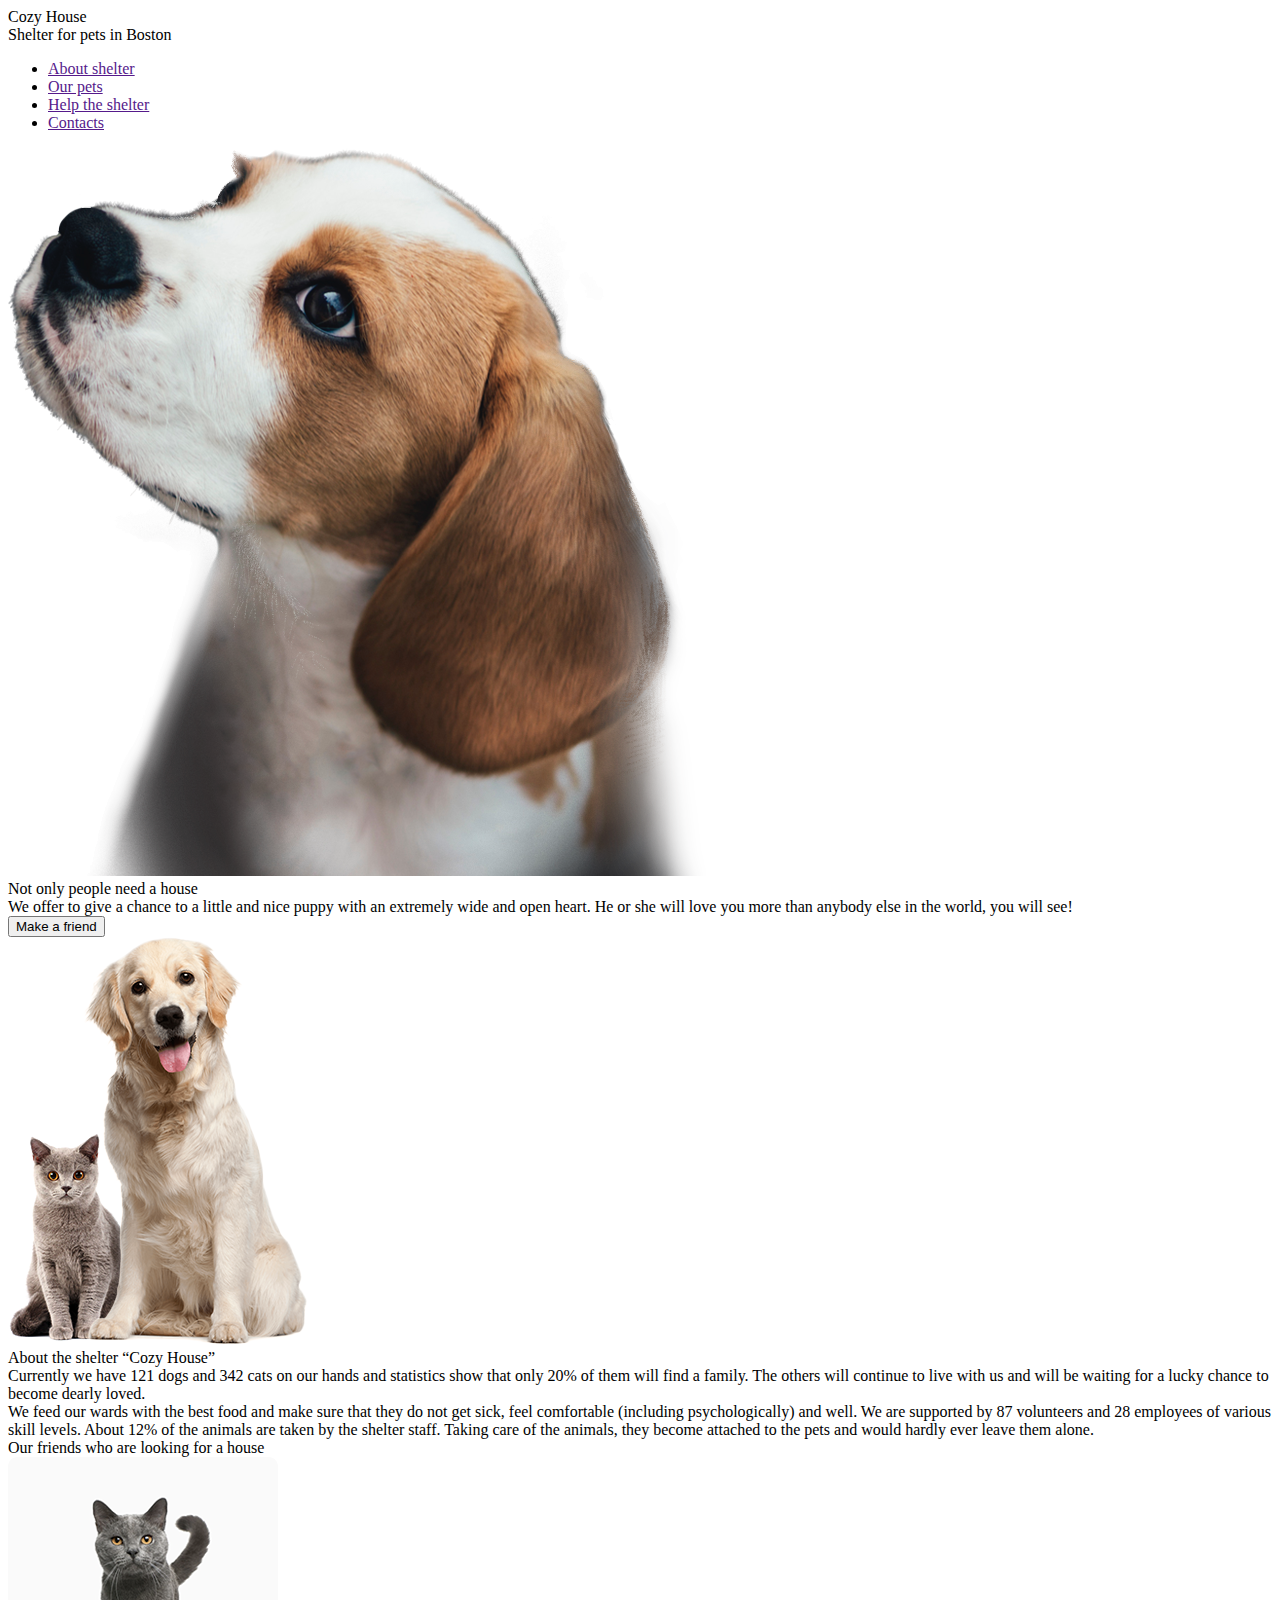
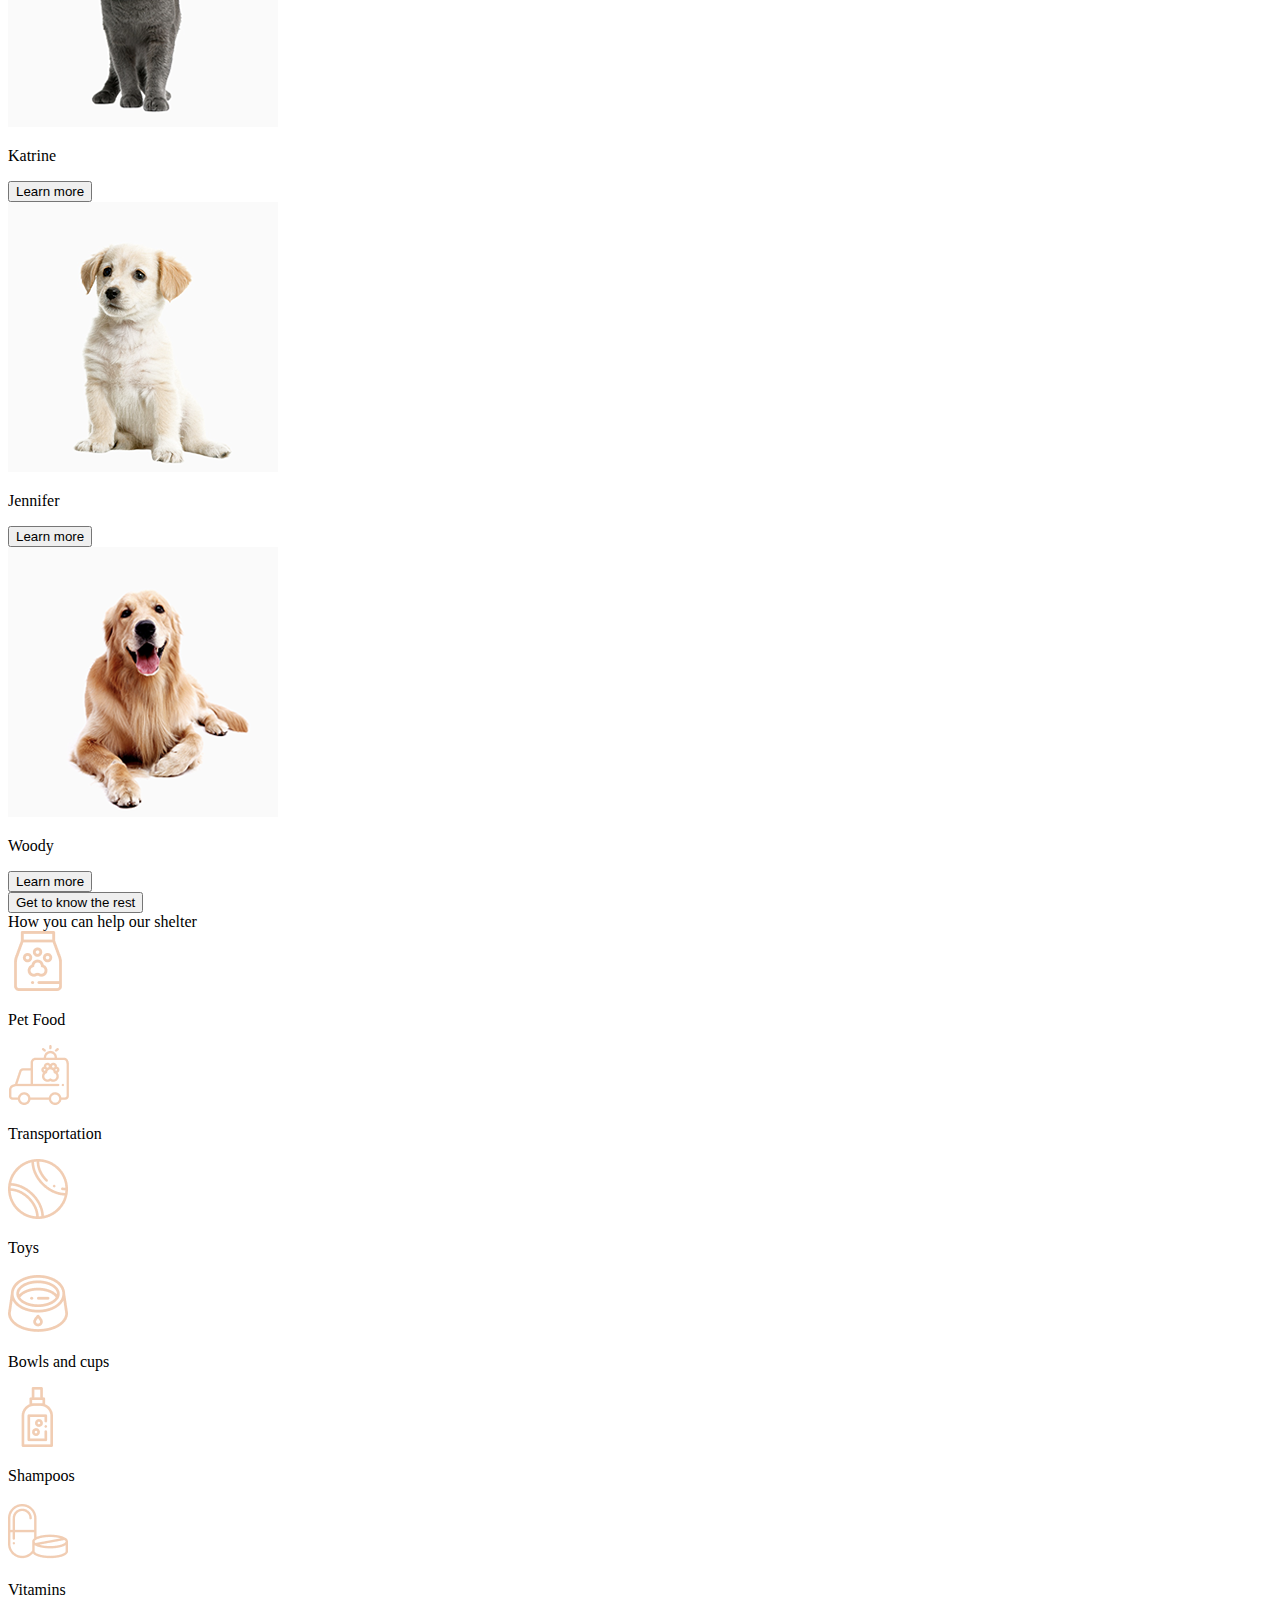
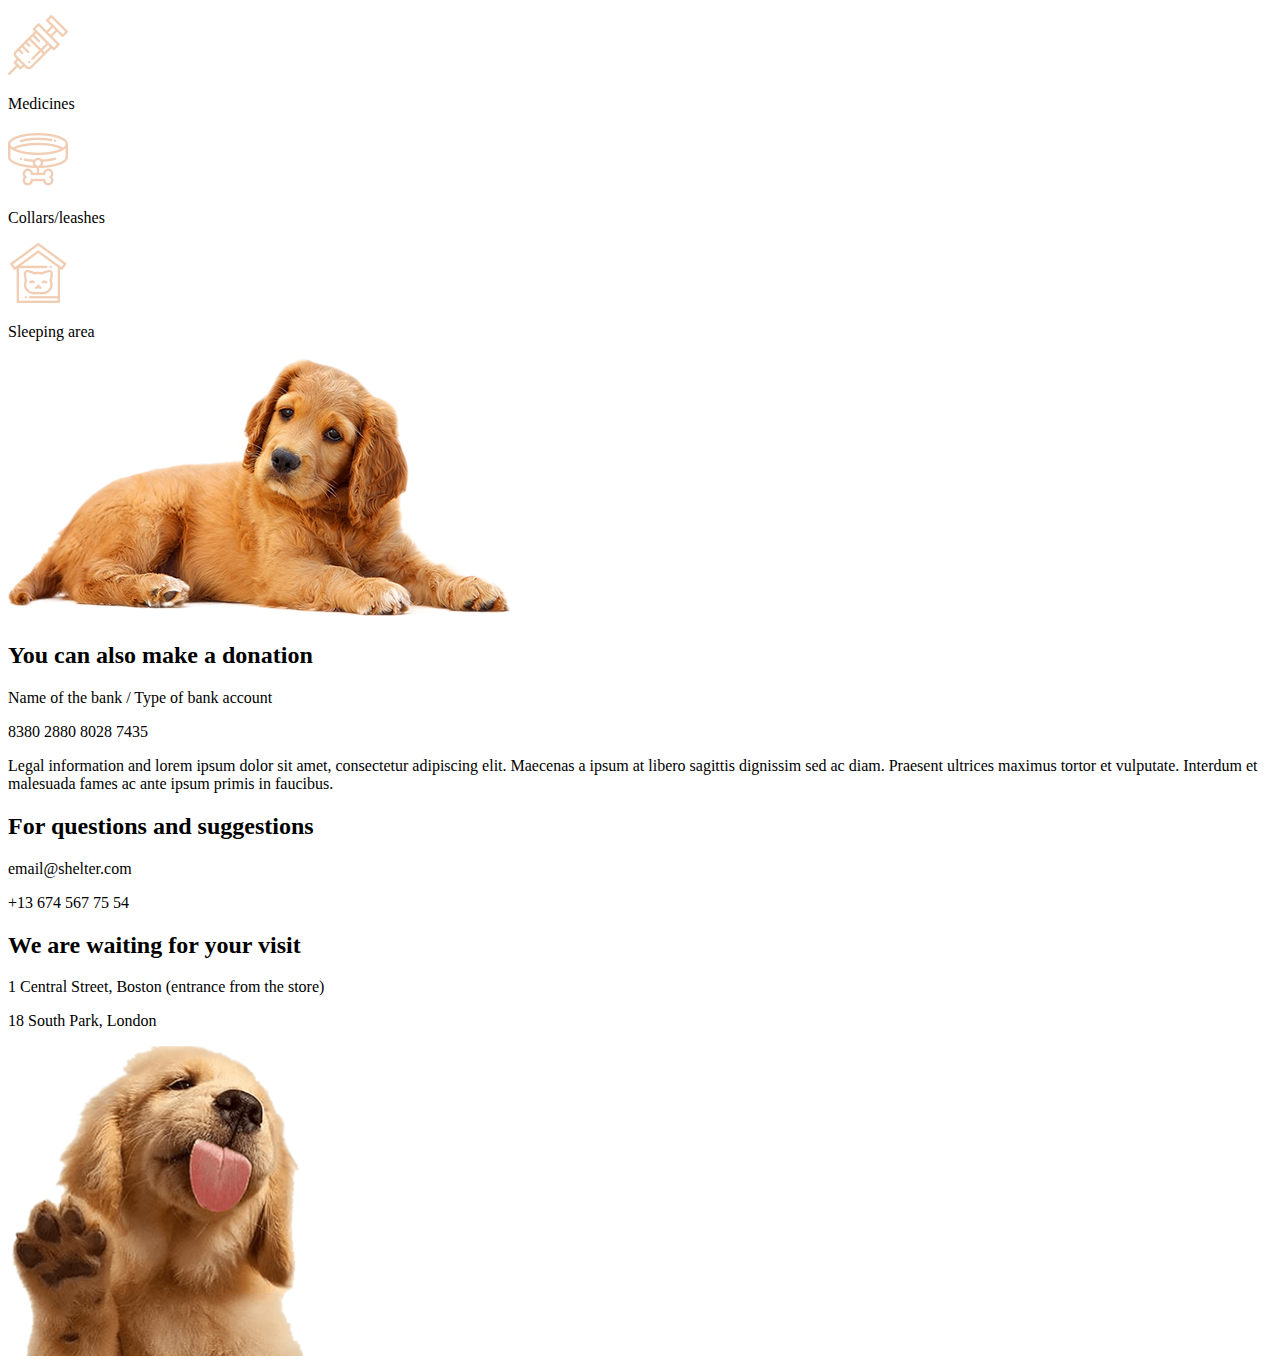
==== shelter/shelter.html @ 596319dd "Add files via upload" ====
<!DOCTYPE html>
<html lang="en">
<head>
    <meta charset="UTF-8">
    <meta name="viewport" content="width=device-width, initial-scale=1.0">
    <title>Document</title>
    <link rel="stylesheet" href="main.css">
</head>
<body>
    <header>

      <div class="navbar">

        <div class="conteiner-logo">
            <div class="logo">Cozy House</div>
            <div class="subtitle">Shelter for pets in Boston</div>
        </div>

  
         <ul class="nav-menu">
            <li class="nav-item"><a class="nav-link" href="">About shelter</a></li>
             <li class="nav-item"><a class="nav-link" href="">Our pets</a></li>
             <li class="nav-item"><a class="nav-link" href="">Help the shelter</a></li>
            <li class="nav-item"><a class="nav-link" href="">Contacts</a></li>
         </ul>
      </div>
        <section class="start-screen">

                <div class="dog-img">
                    <img src="shelter.img/dog.png" alt="">
                </div>  
                
                <div class="content">
                    <div class="head">Not only people need a house</div>
                    <div class="paragraph-1">We offer to give a chance to a little and nice puppy with an extremely wide and open heart. He or she will love you more than anybody else in the world, you will see!</div>
                    <button class="button">Make a friend</button>

                </div>

        </section>
    


    </header>


    
    
    <main>
        <div class="about">
            <div class="about-us">
                <div class="img-pets">
                    <img src="shelter.img/about-pets.png" alt="" width="300px" height="408px">
                </div>
                <div class="about-content">
                    <div class="head">About the shelter “Cozy House”</div>
                    <div class="paragraph-1">Currently we have 121 dogs and 342 cats on our hands and statistics show that only 20% of them will find a family. The others will continue to live with us and will be waiting for a lucky chance to become dearly loved.</div>
                    <div class="paragraph-2">We feed our wards with the best food and make sure that they do not get sick, feel comfortable (including psychologically) and well. We are supported by 87 volunteers and 28 employees of various skill levels. About 12% of the animals are taken by the shelter staff. Taking care of the animals, they become attached to the pets and would hardly ever leave them alone.</div>
                </div>
            </div>
        </div>


        <div class="pets">
            <div class="pets-content">
                <div class="head">Our friends who
                    are looking for a house</div>
                <div class="slider">
                    <div><img src="shelter.img/cat-Ka.png" alt="" height="270px" width="270px"> <p>Katrine</p> <button>Learn more</button></div>
                    <div><img src="shelter.img/dog-Jen.png" alt="" height="270px" width="270px"> <p>Jennifer</p> <button>Learn more</button></div>
                    <div><img src="shelter.img/dog-Wo.png" alt="" height="270px" width="270px"> <p>Woody</p> <button>Learn more</button></div>
                </div>
                <button class="pets-button">Get to know the rest</button>
            </div>
        </div>



        <div class="help">
            <div class="help-content">
                 <div class="head">How you can help
                    our shelter</div>
                <div class="list">
                  <div class="list1">  <div><img src="shelter.img/icon-pet-food.png" alt=""> <p>Pet Food</p></div>
                    <div><img src="shelter.img/icon-transportation.png" alt=""><p>Transportation</p></div>
                    <div><img src="shelter.img/icon-toys.png" alt=""><p>Toys</p></div>
                    <div><img src="shelter.img/icon-bowls-and-cups.png" alt=""><p>Bowls and cups</p></div>
                    <div><img src="shelter.img/icon-shampoos.png" alt=""><p>Shampoos</p></div>
                </div> 
                <div class="list2">  
                    <div><img src="shelter.img/icon-vitamins.png" alt=""><p>Vitamins</p></div>
                    <div><img src="shelter.img/icon-medicines.png" alt=""><p>Medicines</p></div>
                    <div><img src="shelter.img/icon-collars-leashes.png" alt=""><p>Collars/leashes</p></div>
                    <div><img src="shelter.img/icon-sleeping-area.png" alt=""><p>Sleeping area</p></div>
                </div> 
                </div>
            </div>
        </div>



        <div class="donation">
            <div class="img-donation"><img src="shelter.img/dog-don.png" alt=""></div>
            <div class="content-donation">
                <h2 class="head">You can also make a donation</h2>
                <p class="subhead">Name of the bank / Type of bank account</p>
                <div><p class="card">8380 2880 8028 7435</p></div>
                <p class="info">Legal information and lorem ipsum dolor sit amet, consectetur adipiscing elit. Maecenas a ipsum at libero sagittis dignissim sed ac diam. Praesent ultrices maximus tortor et vulputate. Interdum et malesuada fames ac ante ipsum primis in faucibus.</p>
            </div>
        </div>
    </main>



    <footer>
       <div class="footer">
            <div class="contacts">
                <h2>For questions and suggestions</h2>
                <p>email@shelter.com</p>
                <p>+13 674 567 75 54</p>
            </div>
            <div class="locations">
                <h2>We are waiting for your visit</h2>
                <p>1 Central Street, Boston (entrance from the store)</p>
                <p>18 South Park, London </p>
            </div>
            <div class="img-footer"><img src="shelter.img/footer-puppy.png" alt=""></div>
       </div>
    </footer>
</body>
</html>
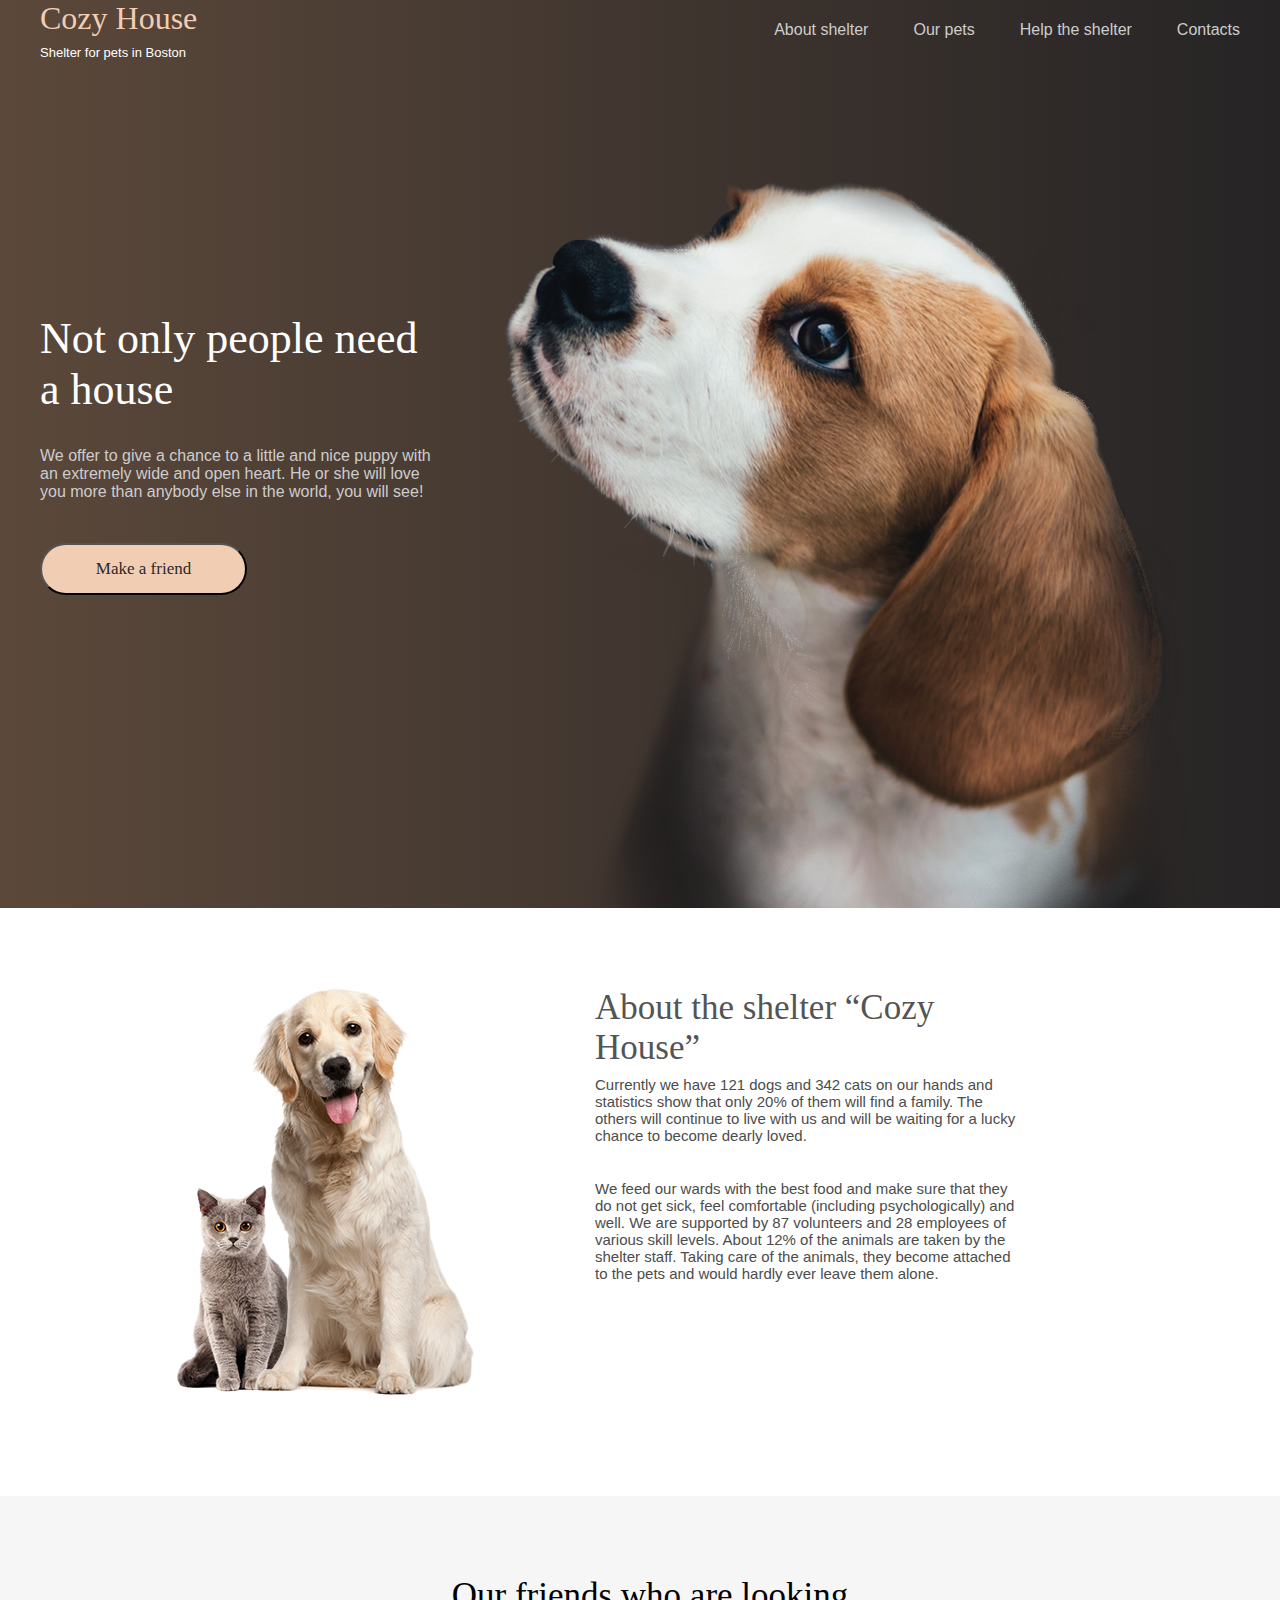
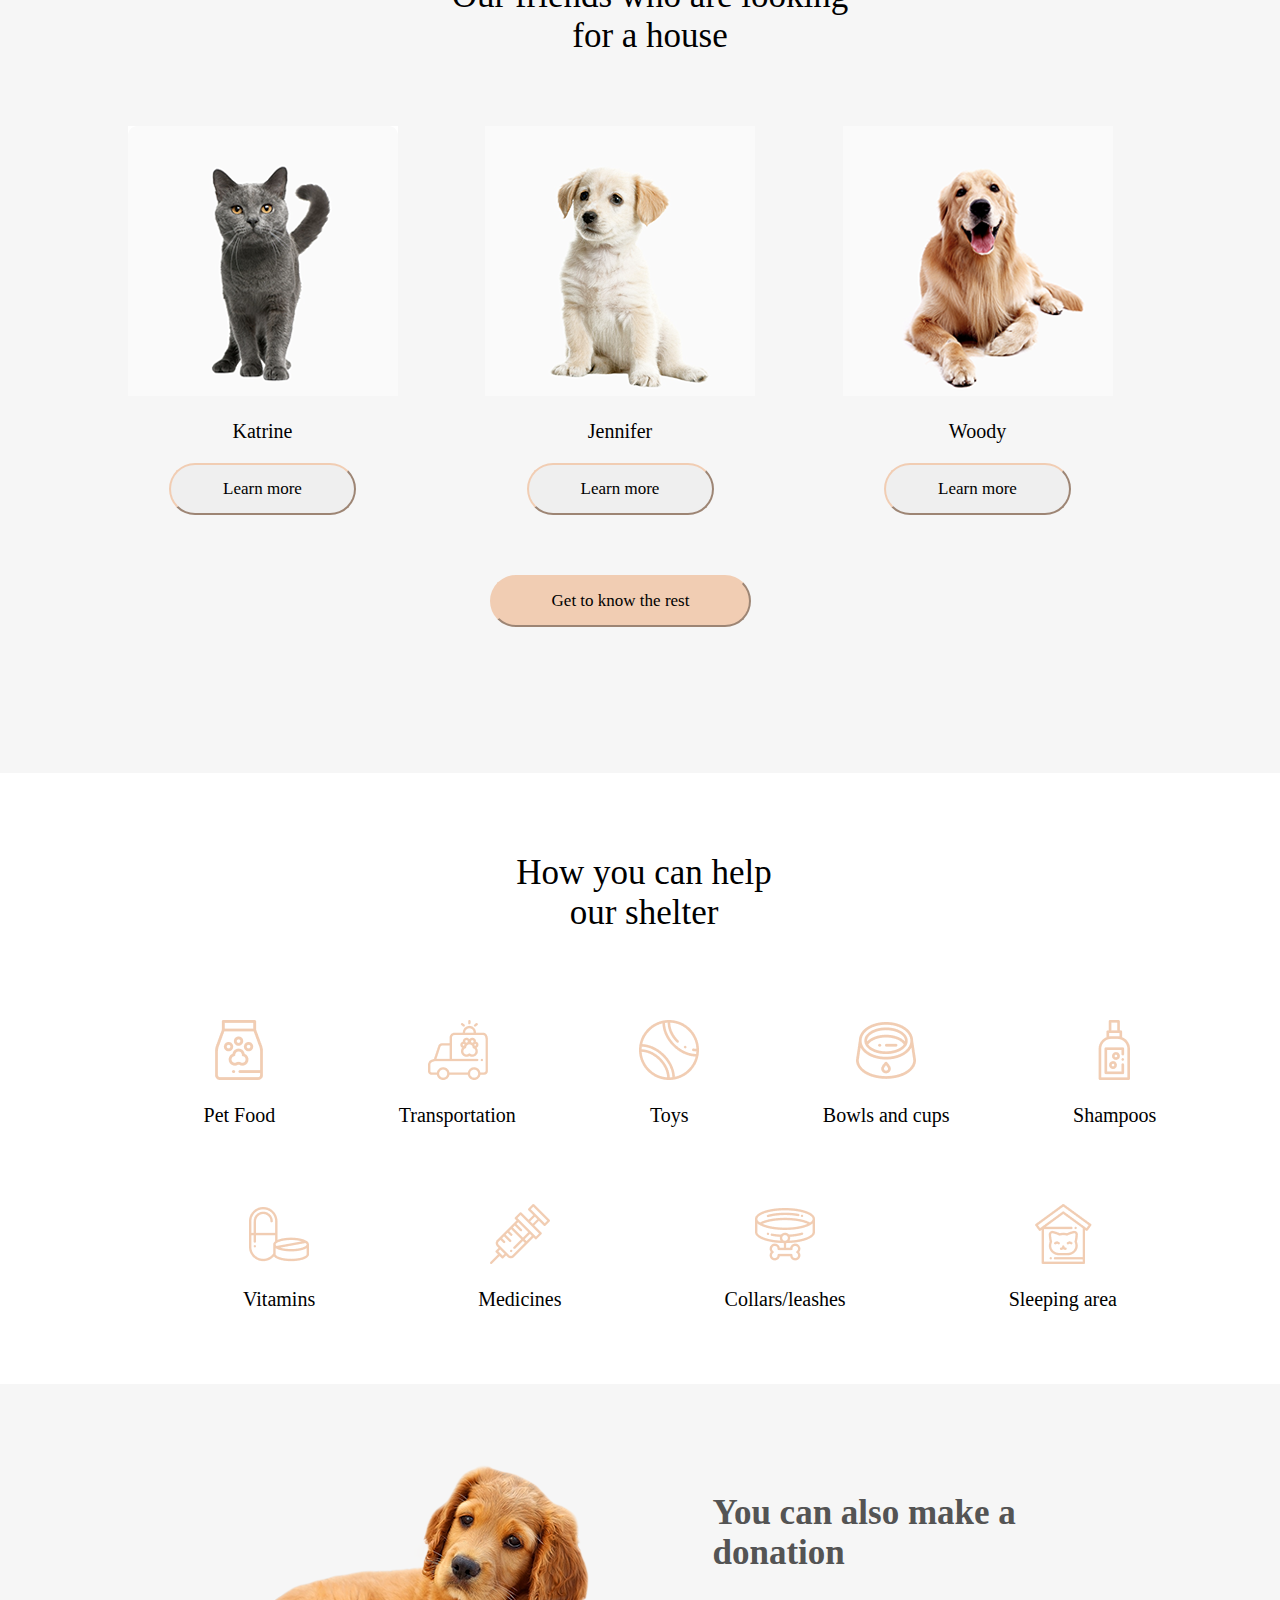
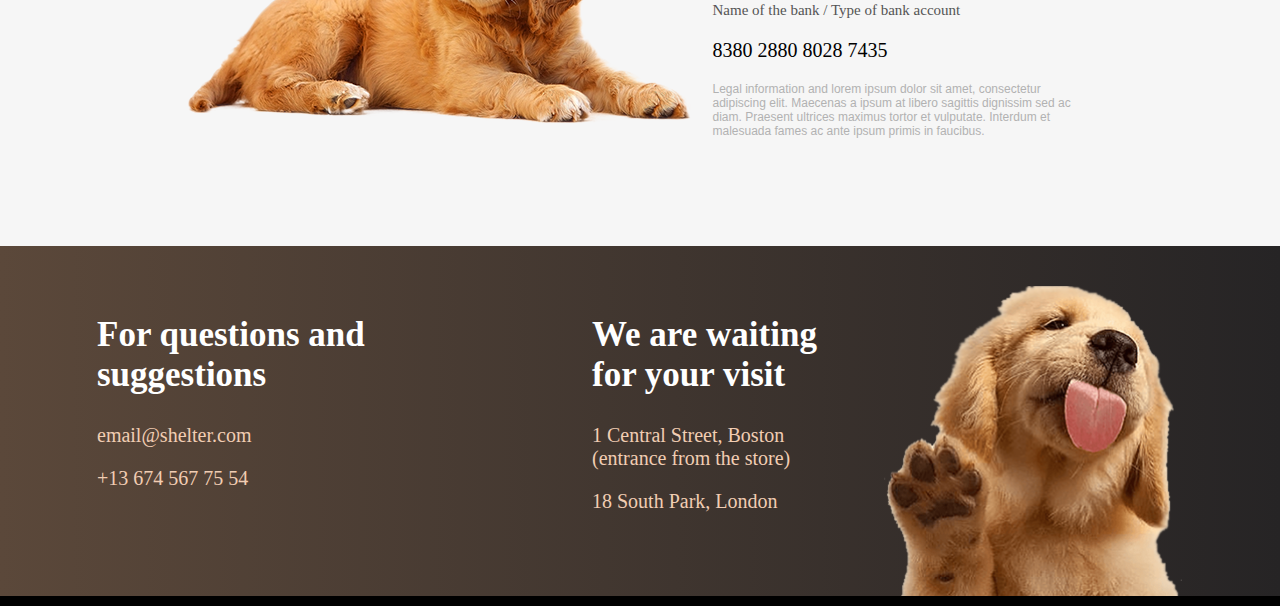
==== commit 6156e3d6: "Update shelter.html" ====
--- a/shelter/shelter.html
+++ b/shelter/shelter.html
@@ -4,7 +4,7 @@
     <meta charset="UTF-8">
     <meta name="viewport" content="width=device-width, initial-scale=1.0">
     <title>Document</title>
-    <link rel="stylesheet" href="main.css">
+    <link rel="stylesheet" href="shelter.css">
 </head>
 <body>
     <header>
@@ -128,4 +128,4 @@
        </div>
     </footer>
 </body>
-</html>+</html>
--- a/shelter/shelter.css
+++ b/shelter/shelter.css
@@ -0,0 +1,390 @@
+body{
+    margin: 0;
+    background: black;
+}
+
+ul{
+    list-style: none;
+}
+
+a{
+    text-decoration: none;
+}
+
+header{
+ width: 1280px;
+ height: 908px;
+ margin-left: auto;
+ margin-right: auto;
+ background: linear-gradient(to right, #5B483A, #262425);
+ 
+}
+
+
+.navbar{
+    display: flex;
+    height: 60px;
+    width: 1200px;
+    margin-left: 40px;
+    margin-right: 40px;
+    
+    justify-content: space-between;
+}
+
+.navbar .conteiner-logo{
+   width: 184px;
+   height: 60px;
+}   
+
+.navbar .conteiner-logo .logo{
+    height: 35px;
+    color: #F1CDB3;
+    font-family: Georgia, 'Times New Roman', Times, serif;
+    font-size: 32px;
+    
+}
+
+.navbar .conteiner-logo .subtitle{
+    color: #FFFFFF;
+    font-family: Arial, Helvetica, sans-serif;
+    font-size: 13px;
+    margin-top: 10px;
+}
+
+
+.navbar .nav-menu{
+   gap: 10px;
+   display: flex;
+   align-items: center;
+}
+
+
+.navbar .nav-menu .nav-link{
+
+    margin-left: 35px;
+    font-family: Arial, Helvetica, sans-serif;
+    color: #CDCDCD;
+    transition: 0.3s ease;
+}
+.navbar .nav-menu .nav-link:hover{
+    border-bottom: 3px solid #F1CDB3;
+    padding-bottom: 6px;
+}
+
+.start-screen{
+   display: flex;
+   justify-content: space-between;
+   flex-direction: row-reverse;
+   height: 728px;
+   width: 1200px;
+}
+
+.dog-img{
+    margin-top: 120px;
+}
+
+.content {
+    width: 460px;
+    height: 322px;
+    margin-top: 253px;
+    margin-left: 40px;
+}
+.content .head{
+    font-family: Georgia, 'Times New Roman', Times, serif;
+    width: 400px;
+    font-size: 44px;
+    color: #FFFFFF;
+    margin-bottom: 16px;
+}
+.content .paragraph-1{
+    font-family: Arial, Helvetica, sans-serif;
+    width: 400px;
+    size: 15px;
+    color: #CDCDCD;
+    margin-top: 32px;
+}
+
+.button{
+    height: 52px;
+    width: 207px;
+    border-radius: 30px;
+    margin-top: 42px;
+    background-color: #F1CDB3;
+    font-family: Georgia, 'Times New Roman', Times, serif;
+    font-size: 17px;
+    color: #292929;
+}
+    
+.about{
+    width: 1280px;
+    height: 588px;
+    background-color: #FFFFFF;
+    margin-left: auto;
+    margin-right: auto;
+    position: relative;
+}
+
+.about .about-us{
+    width: 1200px;
+    height: 408px;
+    display: flex;
+    position: absolute;
+    top: 80px;
+    display: flex;
+    justify-content: space-between;
+}
+
+.about .about-us .about-content{
+width: 430px;
+height: 380px;
+margin-right: 175px;
+}
+.img-pets{
+    margin-left: 175px;
+}
+
+.about-content .head {
+    font-family: Georgia, 'Times New Roman', Times, serif;
+    width: 400px;
+    font-size: 35px;
+    color: #545454;
+}
+
+.about-content .paragraph-1 {
+    width: 430px;
+    height: 96px;
+    font-family: Arial, Helvetica, sans-serif;
+    font-size: 15px;
+    color: #4C4C4C;
+    margin-top: 8px;
+}
+
+.about-content .paragraph-2{
+    width: 430px;
+    height: 144px;
+    font-family: Arial, Helvetica, sans-serif;
+    font-size: 15px;
+    color: #4C4C4C;
+    margin-top: 8px;
+}
+
+.pets{
+    width: 1280px;
+    height: 877px;
+    margin-left: auto;
+    margin-right: auto;
+    position: relative;
+    background-color: #F6F6F6;
+}
+.pets .pets-content{
+    width: 1200px;
+    height: 697px;
+    position: absolute;
+    top: 80px;
+    
+}
+
+.pets .pets-content .head{ 
+    width: 400px;
+    height: 90px;
+   margin-left: 450px;
+   font-family: Georgia, 'Times New Roman', Times, serif;
+   font-size: 35px;
+   text-align: center;
+   
+}
+
+.slider p{
+    text-align: center;
+    font-size: 20px;
+    font-family: Georgia, 'Times New Roman', Times, serif;
+}
+
+.pets .pets-content .slider{
+    display: flex;
+    justify-content: space-evenly;
+    margin-top: 60px;
+    margin-left: 40px;
+   
+}
+
+.slider div button {
+    width: 187px;
+    height: 52px;
+    border-radius: 30px;
+    margin-left: 41.5px;
+    border-color: #F1CDB3;
+    font-size: 17px;
+    font-family: Georgia, 'Times New Roman', Times, serif;
+}
+
+
+
+.pets-button{
+    height: 52px;
+    width: 261px;
+    margin-left: 490px;
+    margin-top: 60px;
+    border-radius: 30px;
+    background-color: #F1CDB3;
+    border-color: #F1CDB3;
+    font-size: 17px;
+    font-family: Georgia, 'Times New Roman', Times, serif;
+   
+}
+
+.help{
+    position: relative;
+    width: 1280px;
+    height: 611px;
+    margin-left: auto;
+    margin-right: auto;
+    background-color: #FFFFFF;
+
+}
+
+.help-content{
+    position: absolute;
+    width: 1200px;
+    height: 431px;
+    top: 80px;
+    left: 40px;
+
+}
+
+.help .help-content .list{
+height: 425px;
+width: 1200px;
+display: flex;
+justify-content: space-evenly;
+flex-direction: column;
+margin-top: 20px;
+margin-left: 40px;
+
+}
+
+.help .help-content .list1{
+    display: flex;
+    justify-content: space-evenly;
+    text-align: center;
+   
+}
+.help .help-content .list2{
+    display: flex;
+    justify-content: space-evenly; 
+    text-align: center;
+}
+
+.help .help-content .list img{
+text-align: center;
+}
+ 
+.help .help-content .head {
+height: 90px;
+width: 308px;
+text-align: center;
+font-family: Georgia, 'Times New Roman', Times, serif;
+font-size: 35px;
+margin-left: 450px;
+}
+ 
+.help .help-content .list p{
+    font-size:20px;
+    font-family: Georgia, 'Times New Roman', Times, serif;
+    text-align: center;
+}
+
+.donation{
+    width: 1280px;
+    height: 462px;
+    margin-left: auto;
+    margin-right: auto;
+    background-color: #F6F6F6;
+    display: flex;
+    justify-content: center;
+}
+.img-donation{
+    margin-top: 80px;  
+}
+.content-donation{
+    width: 380px;
+    height: 282px;
+    margin-top: 80px;
+    margin-left: 20px;
+}
+.content-donation .head{
+   font-family: Georgia, 'Times New Roman', Times, serif;
+   font-size: 35px;
+   text-align: left; 
+   color: #545454;
+}
+.content-donation .subhead{
+    font-family: Georgia, 'Times New Roman', Times, serif;
+    font-size: 15px;
+    color: #545454;
+    text-align: left;
+}
+.content-donation .card{
+    
+    font-size: 20px;
+    font-family: Georgia, 'Times New Roman', Times, serif;
+
+}
+
+.content-donation .info{
+    color: #B2B2B2;
+    font-size: 12px;
+    font-family: Arial, Helvetica, sans-serif;
+}
+
+.footer{
+    width: 1280px;
+    height: 350px;
+    margin-left: auto;
+    margin-right: auto;
+    display: flex;
+    justify-content: space-evenly;
+    background: linear-gradient(to right, #5B483A, #262425);
+}
+
+.footer .contacts{
+width: 278px;
+height: 234px;
+margin-top: 40px;
+margin-left: 40px;
+}
+.footer .locations{
+    height: 320px;
+    width: 234px;
+    margin-top: 40px;
+    margin-left: 160px;
+}
+.img-footer{
+    margin-top: 40px;
+    margin-right: 40px;
+}
+
+.locations h2{
+   font-size: 35px;
+   font-family: Georgia, 'Times New Roman', Times, serif;
+   color: #FFFFFF; 
+}
+
+.locations p{
+    color: #F1CDB3;
+    font-size: 20px;
+    font-family: Georgia, 'Times New Roman', Times, serif;
+
+}
+.contacts h2{
+    font-size: 35px;
+    font-family: Georgia, 'Times New Roman', Times, serif;
+    color: #FFFFFF; 
+ }
+ 
+ .contacts p{
+     color: #F1CDB3;
+     font-size: 20px;
+     font-family: Georgia, 'Times New Roman', Times, serif;
+ 
+ }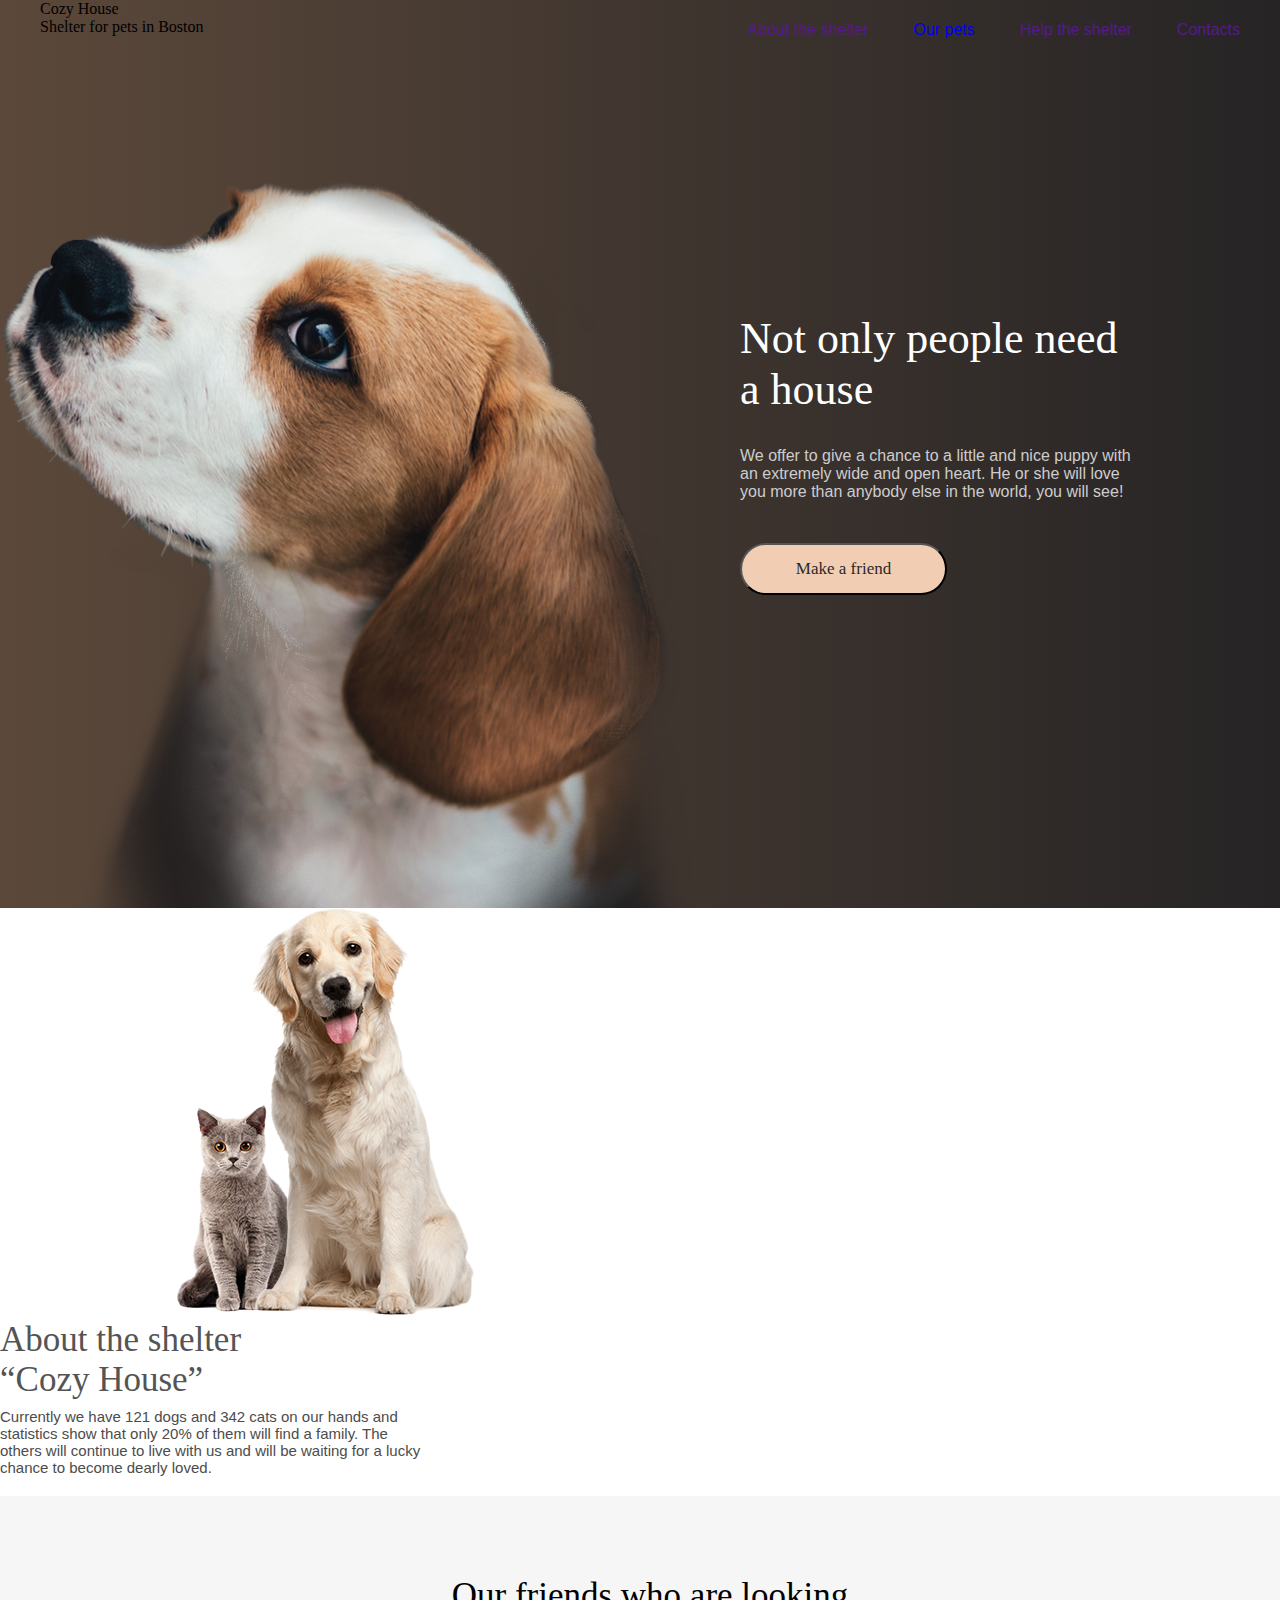
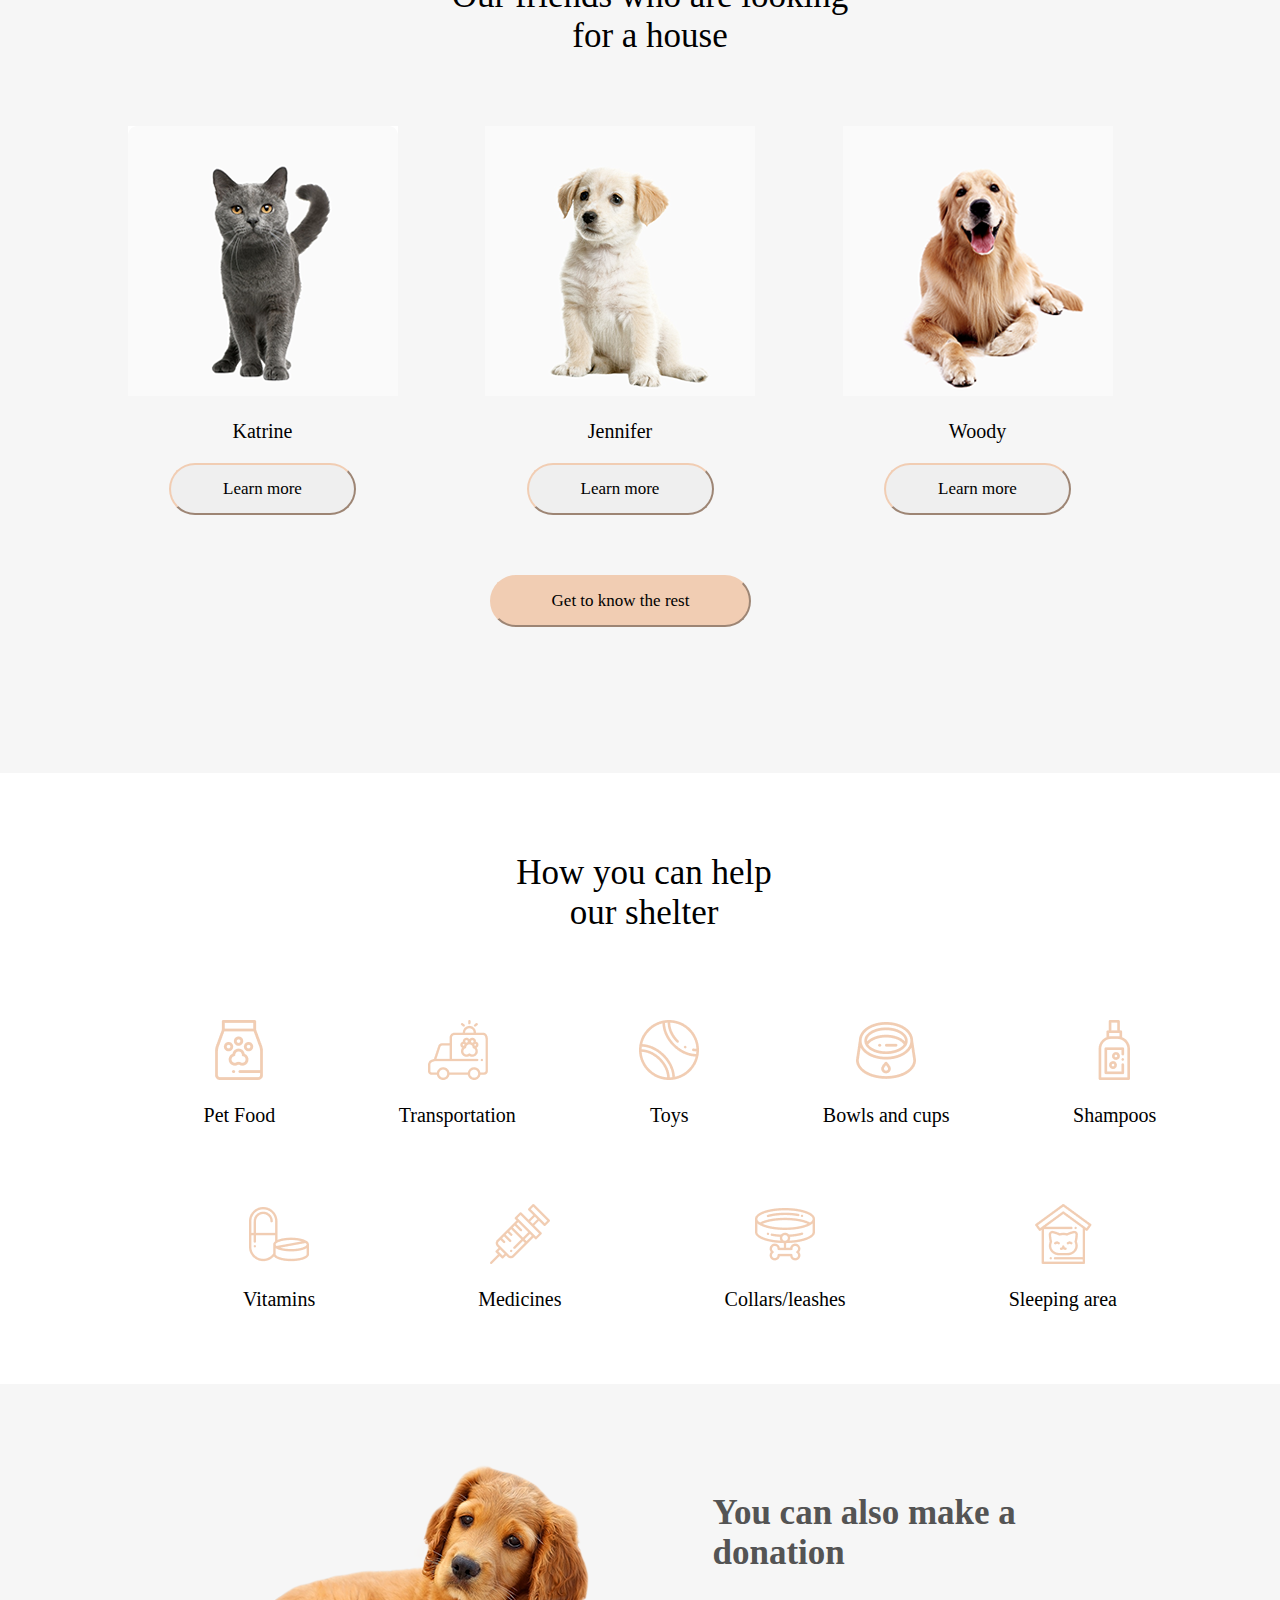
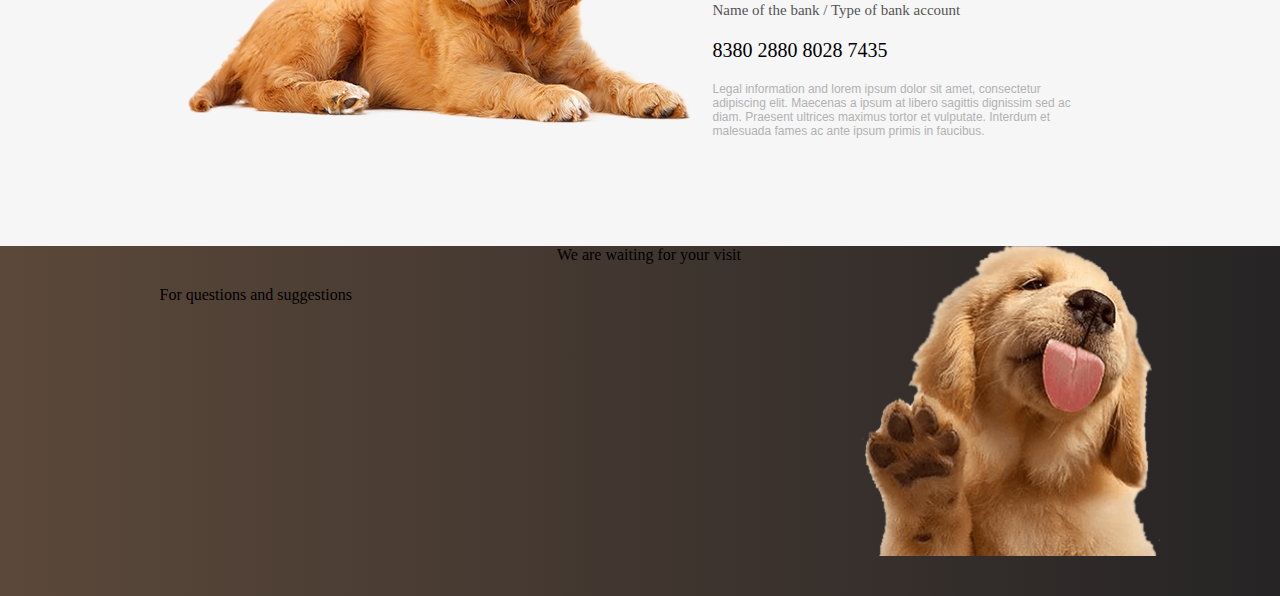
==== commit 8780e06f: "Update shelter.html" ====
--- a/shelter/shelter.html
+++ b/shelter/shelter.html
@@ -8,35 +8,34 @@
 </head>
 <body>
     <header>
+        <div class="navbar">
 
-      <div class="navbar">
+                <div class="logo">
+                    <div class="title">Cozy House</div>
+                    <div class="subtitle">Shelter for pets in Boston</div>
+                </div>
 
-        <div class="conteiner-logo">
-            <div class="logo">Cozy House</div>
-            <div class="subtitle">Shelter for pets in Boston</div>
+                <div class="nav-menu">
+                        <div class="nav-link "><a href="">About the shelter</a></div>
+                        <div class="nav-link"><a href="pets.html">Our pets</a></div>
+                        <div class="nav-link"><a href="">Help the shelter</a></div>
+                        <div class="nav-link"><a href="">Contacts</a></div>
+                </div>
         </div>
+      
 
-  
-         <ul class="nav-menu">
-            <li class="nav-item"><a class="nav-link" href="">About shelter</a></li>
-             <li class="nav-item"><a class="nav-link" href="">Our pets</a></li>
-             <li class="nav-item"><a class="nav-link" href="">Help the shelter</a></li>
-            <li class="nav-item"><a class="nav-link" href="">Contacts</a></li>
-         </ul>
-      </div>
+
         <section class="start-screen">
+
+                <div class="content">
+                    <div class="head">Not only people need a house</div>
+                    <div class="paragraph-1">We offer to give a chance to a little and nice puppy with an extremely wide and open heart. He or she will love you more than anybody else in the world, you will see!</div>
+                    <div class="but-cont"><button class="button">Make a friend</button></div>
+                </div>
 
                 <div class="dog-img">
                     <img src="shelter.img/dog.png" alt="">
                 </div>  
-                
-                <div class="content">
-                    <div class="head">Not only people need a house</div>
-                    <div class="paragraph-1">We offer to give a chance to a little and nice puppy with an extremely wide and open heart. He or she will love you more than anybody else in the world, you will see!</div>
-                    <button class="button">Make a friend</button>
-
-                </div>
-
         </section>
     
 
@@ -48,16 +47,17 @@
     
     <main>
         <div class="about">
-            <div class="about-us">
+          
                 <div class="img-pets">
                     <img src="shelter.img/about-pets.png" alt="" width="300px" height="408px">
                 </div>
+
                 <div class="about-content">
-                    <div class="head">About the shelter “Cozy House”</div>
+                    <div class="head">About the shelter <br> “Cozy House”</div>
                     <div class="paragraph-1">Currently we have 121 dogs and 342 cats on our hands and statistics show that only 20% of them will find a family. The others will continue to live with us and will be waiting for a lucky chance to become dearly loved.</div>
                     <div class="paragraph-2">We feed our wards with the best food and make sure that they do not get sick, feel comfortable (including psychologically) and well. We are supported by 87 volunteers and 28 employees of various skill levels. About 12% of the animals are taken by the shelter staff. Taking care of the animals, they become attached to the pets and would hardly ever leave them alone.</div>
                 </div>
-            </div>
+            
         </div>
 
 
@@ -112,19 +112,25 @@
 
 
 
-    <footer>
+   <footer>
        <div class="footer">
-            <div class="contacts">
-                <h2>For questions and suggestions</h2>
-                <p>email@shelter.com</p>
-                <p>+13 674 567 75 54</p>
-            </div>
-            <div class="locations">
-                <h2>We are waiting for your visit</h2>
-                <p>1 Central Street, Boston (entrance from the store)</p>
-                <p>18 South Park, London </p>
-            </div>
-            <div class="img-footer"><img src="shelter.img/footer-puppy.png" alt=""></div>
+
+        <div class="contacts">
+            <div class="title-footer">For questions and suggestions</div>
+            <div><img src="shelter.img/Mail.png" alt=""></div>
+            <div><img src="shelter.img/Phone.png" alt=""></div>
+        </div>
+
+        <div class="location">
+            <div class="title-footer">We are waiting for your visit</div>
+            <div><img src="shelter.img/Boston.png" alt=""></div>
+            <div><img src="shelter.img/London.png" alt=""></div>
+        </div>
+
+        <div class="footer-puppy">
+            <img  src="shelter.img/footer-puppy.png" alt="">
+        </div>
+
        </div>
     </footer>
 </body>
